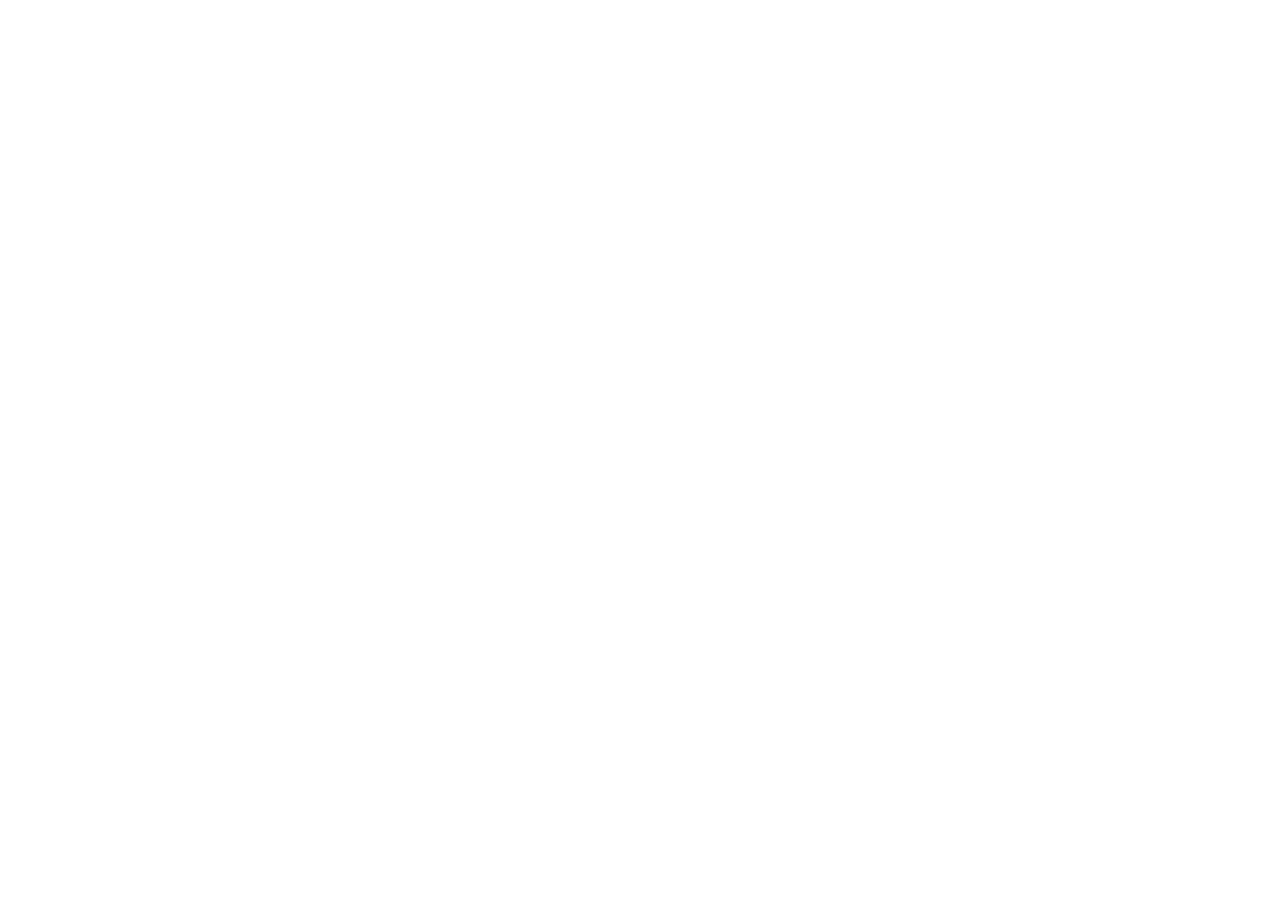
==== index.html @ 4ea4bc3c "init project" ====
<!DOCTYPE html>
<html lang="en">
<head>
    <meta charset="UTF-8">
    <meta http-equiv="X-UA-Compatible" content="IE=edge">
    <meta name="viewport" content="width=device-width, initial-scale=1.0">
    <title>首页</title>
</head>
<body>
    
</body>
</html>
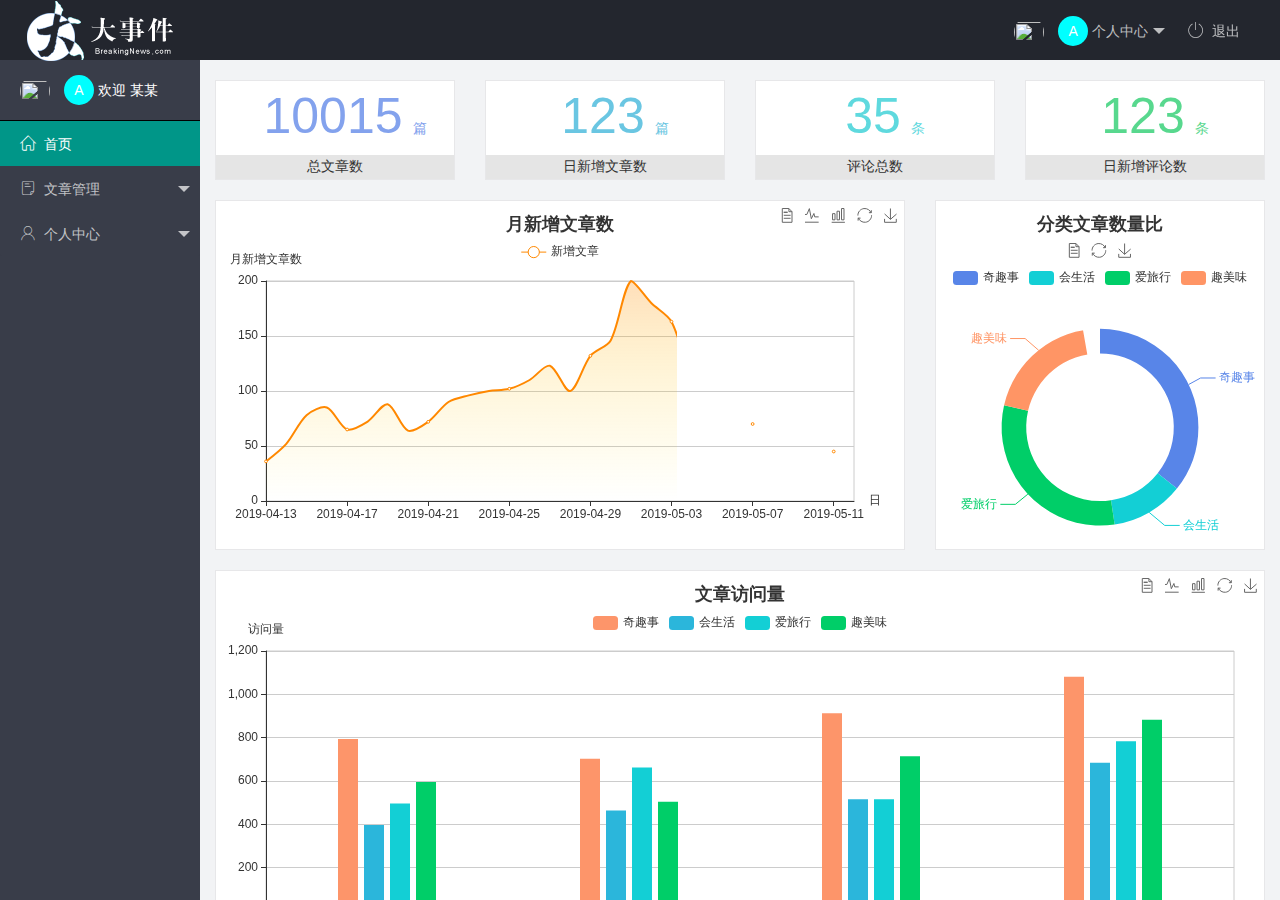
==== commit 45fae9b0: "完成后台首页" ====
--- a/index.html
+++ b/index.html
@@ -1,12 +1,77 @@
 <!DOCTYPE html>
 <html lang="en">
-<head>
-    <meta charset="UTF-8">
-    <meta http-equiv="X-UA-Compatible" content="IE=edge">
-    <meta name="viewport" content="width=device-width, initial-scale=1.0">
-    <title>首页</title>
-</head>
-<body>
-    
-</body>
+  <head>
+    <meta charset="UTF-8" />
+    <meta name="viewport" content="width=device-width, initial-scale=1.0" />
+    <title>后台主页</title>
+    <!-- 导入 layui 的样式表 -->
+    <link rel="stylesheet" href="/assets/lib/layui/css/layui.css" />
+    <link rel="stylesheet" href="./assets/fonts/iconfont.css">
+    <link rel="stylesheet" href="./assets/css/index.css">
+  </head>
+  <body class="layui-layout-body">
+    <div class="layui-layout layui-layout-admin">
+      <div class="layui-header">
+        <div class="layui-logo">
+          <img src="/assets/images/logo.png" alt="" />
+        </div>
+        <!-- 头部区域（可配合layui已有的水平导航） -->
+        <ul class="layui-nav layui-layout-right">
+          <li class="layui-nav-item">
+            <a href="javascript:;">
+              <img src="http://t.cn/RCzsdCq" class="layui-nav-img" />
+              <span class="text-avater" style="color: white;">A</span>
+              个人中心
+            </a>
+            <dl class="layui-nav-child">
+              <dd><a href="">基本资料</a></dd>
+              <dd><a href="">更换头像</a></dd>
+              <dd><a href="">重置密码</a></dd>
+            </dl>
+          </li>
+          <li class="layui-nav-item"><a href=""><span class="iconfont icon-tuichu"></span>退出</a></li>
+        </ul>
+      </div>
+
+      <div class="layui-side layui-bg-black">
+        <div class="layui-side-scroll">
+            <div class="userinfo">
+                <img src="http://t.cn/RCzsdCq" class="layui-nav-img" />
+                <span class="text-avater">A</span>
+                <span>欢迎 某某</span>
+            </div>
+          <!-- 左侧导航区域（可配合layui已有的垂直导航） -->
+          <ul class="layui-nav layui-nav-tree" lay-shrink="all">
+            <li class="layui-nav-item layui-this"><a href="./home/dashboard.html" target="fm"><span class="iconfont icon-home"></span>首页</a></li>
+            <li class="layui-nav-item">
+              <a class="" href="javascript:;"><span class="iconfont icon-16"></span>文章管理</a>
+              <dl class="layui-nav-child">
+                <dd><a href="javascript:;"><i class="layui-icon layui-icon-app"></i>文章类别</a></dd>
+                <dd><a href="javascript:;"><i class="layui-icon layui-icon-app"></i>文章列表</a></dd>
+                <dd><a href="javascript:;"><i class="layui-icon layui-icon-app"></i>发布文章</a></dd>
+              </dl>
+            </li>
+            <li class="layui-nav-item">
+              <a href="javascript:;"><span class="iconfont icon-user"></span>个人中心</a>
+              <dl class="layui-nav-child">
+                <dd><a href="javascript:;"><i class="layui-icon layui-icon-app"></i>基本资料</a></dd>
+                <dd><a href="javascript:;"><i class="layui-icon layui-icon-app"></i>更换头像</a></dd>
+                <dd><a href="javascript:;"><i class="layui-icon layui-icon-app"></i>重置密码</a></dd>
+              </dl>
+            </li>
+          </ul>
+        </div>
+      </div>
+
+      <div class="layui-body" style="height: 100%;">
+        <!-- 内容主体区域 -->
+        <!-- <div style="padding: 15px;">1</div> -->
+        <iframe name="fm" src="./home/dashboard.html" frameborder="0"></iframe>
+      </div>
+
+      
+    </div>
+    <!-- 导入 layui 的JS文件 -->
+    <script src="/assets/lib/layui/layui.all.js"></script>
+  </body>
 </html>--- a/assets/lib/layui/css/layui.css
+++ b/assets/lib/layui/css/layui.css
@@ -0,0 +1,2 @@
+/** layui-v2.5.5 MIT License By https://www.layui.com */
+ .layui-inline,img{display:inline-block;vertical-align:middle}h1,h2,h3,h4,h5,h6{font-weight:400}.layui-edge,.layui-header,.layui-inline,.layui-main{position:relative}.layui-body,.layui-edge,.layui-elip{overflow:hidden}.layui-btn,.layui-edge,.layui-inline,img{vertical-align:middle}.layui-btn,.layui-disabled,.layui-icon,.layui-unselect{-moz-user-select:none;-webkit-user-select:none;-ms-user-select:none}.layui-elip,.layui-form-checkbox span,.layui-form-pane .layui-form-label{text-overflow:ellipsis;white-space:nowrap}.layui-breadcrumb,.layui-tree-btnGroup{visibility:hidden}blockquote,body,button,dd,div,dl,dt,form,h1,h2,h3,h4,h5,h6,input,li,ol,p,pre,td,textarea,th,ul{margin:0;padding:0;-webkit-tap-highlight-color:rgba(0,0,0,0)}a:active,a:hover{outline:0}img{border:none}li{list-style:none}table{border-collapse:collapse;border-spacing:0}h4,h5,h6{font-size:100%}button,input,optgroup,option,select,textarea{font-family:inherit;font-size:inherit;font-style:inherit;font-weight:inherit;outline:0}pre{white-space:pre-wrap;white-space:-moz-pre-wrap;white-space:-pre-wrap;white-space:-o-pre-wrap;word-wrap:break-word}body{line-height:24px;font:14px Helvetica Neue,Helvetica,PingFang SC,Tahoma,Arial,sans-serif}hr{height:1px;margin:10px 0;border:0;clear:both}a{color:#333;text-decoration:none}a:hover{color:#777}a cite{font-style:normal;*cursor:pointer}.layui-border-box,.layui-border-box *{box-sizing:border-box}.layui-box,.layui-box *{box-sizing:content-box}.layui-clear{clear:both;*zoom:1}.layui-clear:after{content:'\20';clear:both;*zoom:1;display:block;height:0}.layui-inline{*display:inline;*zoom:1}.layui-edge{display:inline-block;width:0;height:0;border-width:6px;border-style:dashed;border-color:transparent}.layui-edge-top{top:-4px;border-bottom-color:#999;border-bottom-style:solid}.layui-edge-right{border-left-color:#999;border-left-style:solid}.layui-edge-bottom{top:2px;border-top-color:#999;border-top-style:solid}.layui-edge-left{border-right-color:#999;border-right-style:solid}.layui-disabled,.layui-disabled:hover{color:#d2d2d2!important;cursor:not-allowed!important}.layui-circle{border-radius:100%}.layui-show{display:block!important}.layui-hide{display:none!important}@font-face{font-family:layui-icon;src:url(../font/iconfont.eot?v=250);src:url(../font/iconfont.eot?v=250#iefix) format('embedded-opentype'),url(../font/iconfont.woff2?v=250) format('woff2'),url(../font/iconfont.woff?v=250) format('woff'),url(../font/iconfont.ttf?v=250) format('truetype'),url(../font/iconfont.svg?v=250#layui-icon) format('svg')}.layui-icon{font-family:layui-icon!important;font-size:16px;font-style:normal;-webkit-font-smoothing:antialiased;-moz-osx-font-smoothing:grayscale}.layui-icon-reply-fill:before{content:"\e611"}.layui-icon-set-fill:before{content:"\e614"}.layui-icon-menu-fill:before{content:"\e60f"}.layui-icon-search:before{content:"\e615"}.layui-icon-share:before{content:"\e641"}.layui-icon-set-sm:before{content:"\e620"}.layui-icon-engine:before{content:"\e628"}.layui-icon-close:before{content:"\1006"}.layui-icon-close-fill:before{content:"\1007"}.layui-icon-chart-screen:before{content:"\e629"}.layui-icon-star:before{content:"\e600"}.layui-icon-circle-dot:before{content:"\e617"}.layui-icon-chat:before{content:"\e606"}.layui-icon-release:before{content:"\e609"}.layui-icon-list:before{content:"\e60a"}.layui-icon-chart:before{content:"\e62c"}.layui-icon-ok-circle:before{content:"\1005"}.layui-icon-layim-theme:before{content:"\e61b"}.layui-icon-table:before{content:"\e62d"}.layui-icon-right:before{content:"\e602"}.layui-icon-left:before{content:"\e603"}.layui-icon-cart-simple:before{content:"\e698"}.layui-icon-face-cry:before{content:"\e69c"}.layui-icon-face-smile:before{content:"\e6af"}.layui-icon-survey:before{content:"\e6b2"}.layui-icon-tree:before{content:"\e62e"}.layui-icon-upload-circle:before{content:"\e62f"}.layui-icon-add-circle:before{content:"\e61f"}.layui-icon-download-circle:before{content:"\e601"}.layui-icon-templeate-1:before{content:"\e630"}.layui-icon-util:before{content:"\e631"}.layui-icon-face-surprised:before{content:"\e664"}.layui-icon-edit:before{content:"\e642"}.layui-icon-speaker:before{content:"\e645"}.layui-icon-down:before{content:"\e61a"}.layui-icon-file:before{content:"\e621"}.layui-icon-layouts:before{content:"\e632"}.layui-icon-rate-half:before{content:"\e6c9"}.layui-icon-add-circle-fine:before{content:"\e608"}.layui-icon-prev-circle:before{content:"\e633"}.layui-icon-read:before{content:"\e705"}.layui-icon-404:before{content:"\e61c"}.layui-icon-carousel:before{content:"\e634"}.layui-icon-help:before{content:"\e607"}.layui-icon-code-circle:before{content:"\e635"}.layui-icon-water:before{content:"\e636"}.layui-icon-username:before{content:"\e66f"}.layui-icon-find-fill:before{content:"\e670"}.layui-icon-about:before{content:"\e60b"}.layui-icon-location:before{content:"\e715"}.layui-icon-up:before{content:"\e619"}.layui-icon-pause:before{content:"\e651"}.layui-icon-date:before{content:"\e637"}.layui-icon-layim-uploadfile:before{content:"\e61d"}.layui-icon-delete:before{content:"\e640"}.layui-icon-play:before{content:"\e652"}.layui-icon-top:before{content:"\e604"}.layui-icon-friends:before{content:"\e612"}.layui-icon-refresh-3:before{content:"\e9aa"}.layui-icon-ok:before{content:"\e605"}.layui-icon-layer:before{content:"\e638"}.layui-icon-face-smile-fine:before{content:"\e60c"}.layui-icon-dollar:before{content:"\e659"}.layui-icon-group:before{content:"\e613"}.layui-icon-layim-download:before{content:"\e61e"}.layui-icon-picture-fine:before{content:"\e60d"}.layui-icon-link:before{content:"\e64c"}.layui-icon-diamond:before{content:"\e735"}.layui-icon-log:before{content:"\e60e"}.layui-icon-rate-solid:before{content:"\e67a"}.layui-icon-fonts-del:before{content:"\e64f"}.layui-icon-unlink:before{content:"\e64d"}.layui-icon-fonts-clear:before{content:"\e639"}.layui-icon-triangle-r:before{content:"\e623"}.layui-icon-circle:before{content:"\e63f"}.layui-icon-radio:before{content:"\e643"}.layui-icon-align-center:before{content:"\e647"}.layui-icon-align-right:before{content:"\e648"}.layui-icon-align-left:before{content:"\e649"}.layui-icon-loading-1:before{content:"\e63e"}.layui-icon-return:before{content:"\e65c"}.layui-icon-fonts-strong:before{content:"\e62b"}.layui-icon-upload:before{content:"\e67c"}.layui-icon-dialogue:before{content:"\e63a"}.layui-icon-video:before{content:"\e6ed"}.layui-icon-headset:before{content:"\e6fc"}.layui-icon-cellphone-fine:before{content:"\e63b"}.layui-icon-add-1:before{content:"\e654"}.layui-icon-face-smile-b:before{content:"\e650"}.layui-icon-fonts-html:before{content:"\e64b"}.layui-icon-form:before{content:"\e63c"}.layui-icon-cart:before{content:"\e657"}.layui-icon-camera-fill:before{content:"\e65d"}.layui-icon-tabs:before{content:"\e62a"}.layui-icon-fonts-code:before{content:"\e64e"}.layui-icon-fire:before{content:"\e756"}.layui-icon-set:before{content:"\e716"}.layui-icon-fonts-u:before{content:"\e646"}.layui-icon-triangle-d:before{content:"\e625"}.layui-icon-tips:before{content:"\e702"}.layui-icon-picture:before{content:"\e64a"}.layui-icon-more-vertical:before{content:"\e671"}.layui-icon-flag:before{content:"\e66c"}.layui-icon-loading:before{content:"\e63d"}.layui-icon-fonts-i:before{content:"\e644"}.layui-icon-refresh-1:before{content:"\e666"}.layui-icon-rmb:before{content:"\e65e"}.layui-icon-home:before{content:"\e68e"}.layui-icon-user:before{content:"\e770"}.layui-icon-notice:before{content:"\e667"}.layui-icon-login-weibo:before{content:"\e675"}.layui-icon-voice:before{content:"\e688"}.layui-icon-upload-drag:before{content:"\e681"}.layui-icon-login-qq:before{content:"\e676"}.layui-icon-snowflake:before{content:"\e6b1"}.layui-icon-file-b:before{content:"\e655"}.layui-icon-template:before{content:"\e663"}.layui-icon-auz:before{content:"\e672"}.layui-icon-console:before{content:"\e665"}.layui-icon-app:before{content:"\e653"}.layui-icon-prev:before{content:"\e65a"}.layui-icon-website:before{content:"\e7ae"}.layui-icon-next:before{content:"\e65b"}.layui-icon-component:before{content:"\e857"}.layui-icon-more:before{content:"\e65f"}.layui-icon-login-wechat:before{content:"\e677"}.layui-icon-shrink-right:before{content:"\e668"}.layui-icon-spread-left:before{content:"\e66b"}.layui-icon-camera:before{content:"\e660"}.layui-icon-note:before{content:"\e66e"}.layui-icon-refresh:before{content:"\e669"}.layui-icon-female:before{content:"\e661"}.layui-icon-male:before{content:"\e662"}.layui-icon-password:before{content:"\e673"}.layui-icon-senior:before{content:"\e674"}.layui-icon-theme:before{content:"\e66a"}.layui-icon-tread:before{content:"\e6c5"}.layui-icon-praise:before{content:"\e6c6"}.layui-icon-star-fill:before{content:"\e658"}.layui-icon-rate:before{content:"\e67b"}.layui-icon-template-1:before{content:"\e656"}.layui-icon-vercode:before{content:"\e679"}.layui-icon-cellphone:before{content:"\e678"}.layui-icon-screen-full:before{content:"\e622"}.layui-icon-screen-restore:before{content:"\e758"}.layui-icon-cols:before{content:"\e610"}.layui-icon-export:before{content:"\e67d"}.layui-icon-print:before{content:"\e66d"}.layui-icon-slider:before{content:"\e714"}.layui-icon-addition:before{content:"\e624"}.layui-icon-subtraction:before{content:"\e67e"}.layui-icon-service:before{content:"\e626"}.layui-icon-transfer:before{content:"\e691"}.layui-main{width:1140px;margin:0 auto}.layui-header{z-index:1000;height:60px}.layui-header a:hover{transition:all .5s;-webkit-transition:all .5s}.layui-side{position:fixed;left:0;top:0;bottom:0;z-index:999;width:200px;overflow-x:hidden}.layui-side-scroll{position:relative;width:220px;height:100%;overflow-x:hidden}.layui-body{position:absolute;left:200px;right:0;top:0;bottom:0;z-index:998;width:auto;overflow-y:auto;box-sizing:border-box}.layui-layout-body{overflow:hidden}.layui-layout-admin .layui-header{background-color:#23262E}.layui-layout-admin .layui-side{top:60px;width:200px;overflow-x:hidden}.layui-layout-admin .layui-body{position:fixed;top:60px;bottom:44px}.layui-layout-admin .layui-main{width:auto;margin:0 15px}.layui-layout-admin .layui-footer{position:fixed;left:200px;right:0;bottom:0;height:44px;line-height:44px;padding:0 15px;background-color:#eee}.layui-layout-admin .layui-logo{position:absolute;left:0;top:0;width:200px;height:100%;line-height:60px;text-align:center;color:#009688;font-size:16px}.layui-layout-admin .layui-header .layui-nav{background:0 0}.layui-layout-left{position:absolute!important;left:200px;top:0}.layui-layout-right{position:absolute!important;right:0;top:0}.layui-container{position:relative;margin:0 auto;padding:0 15px;box-sizing:border-box}.layui-fluid{position:relative;margin:0 auto;padding:0 15px}.layui-row:after,.layui-row:before{content:'';display:block;clear:both}.layui-col-lg1,.layui-col-lg10,.layui-col-lg11,.layui-col-lg12,.layui-col-lg2,.layui-col-lg3,.layui-col-lg4,.layui-col-lg5,.layui-col-lg6,.layui-col-lg7,.layui-col-lg8,.layui-col-lg9,.layui-col-md1,.layui-col-md10,.layui-col-md11,.layui-col-md12,.layui-col-md2,.layui-col-md3,.layui-col-md4,.layui-col-md5,.layui-col-md6,.layui-col-md7,.layui-col-md8,.layui-col-md9,.layui-col-sm1,.layui-col-sm10,.layui-col-sm11,.layui-col-sm12,.layui-col-sm2,.layui-col-sm3,.layui-col-sm4,.layui-col-sm5,.layui-col-sm6,.layui-col-sm7,.layui-col-sm8,.layui-col-sm9,.layui-col-xs1,.layui-col-xs10,.layui-col-xs11,.layui-col-xs12,.layui-col-xs2,.layui-col-xs3,.layui-col-xs4,.layui-col-xs5,.layui-col-xs6,.layui-col-xs7,.layui-col-xs8,.layui-col-xs9{position:relative;display:block;box-sizing:border-box}.layui-col-xs1,.layui-col-xs10,.layui-col-xs11,.layui-col-xs12,.layui-col-xs2,.layui-col-xs3,.layui-col-xs4,.layui-col-xs5,.layui-col-xs6,.layui-col-xs7,.layui-col-xs8,.layui-col-xs9{float:left}.layui-col-xs1{width:8.33333333%}.layui-col-xs2{width:16.66666667%}.layui-col-xs3{width:25%}.layui-col-xs4{width:33.33333333%}.layui-col-xs5{width:41.66666667%}.layui-col-xs6{width:50%}.layui-col-xs7{width:58.33333333%}.layui-col-xs8{width:66.66666667%}.layui-col-xs9{width:75%}.layui-col-xs10{width:83.33333333%}.layui-col-xs11{width:91.66666667%}.layui-col-xs12{width:100%}.layui-col-xs-offset1{margin-left:8.33333333%}.layui-col-xs-offset2{margin-left:16.66666667%}.layui-col-xs-offset3{margin-left:25%}.layui-col-xs-offset4{margin-left:33.33333333%}.layui-col-xs-offset5{margin-left:41.66666667%}.layui-col-xs-offset6{margin-left:50%}.layui-col-xs-offset7{margin-left:58.33333333%}.layui-col-xs-offset8{margin-left:66.66666667%}.layui-col-xs-offset9{margin-left:75%}.layui-col-xs-offset10{margin-left:83.33333333%}.layui-col-xs-offset11{margin-left:91.66666667%}.layui-col-xs-offset12{margin-left:100%}@media screen and (max-width:768px){.layui-hide-xs{display:none!important}.layui-show-xs-block{display:block!important}.layui-show-xs-inline{display:inline!important}.layui-show-xs-inline-block{display:inline-block!important}}@media screen and (min-width:768px){.layui-container{width:750px}.layui-hide-sm{display:none!important}.layui-show-sm-block{display:block!important}.layui-show-sm-inline{display:inline!important}.layui-show-sm-inline-block{display:inline-block!important}.layui-col-sm1,.layui-col-sm10,.layui-col-sm11,.layui-col-sm12,.layui-col-sm2,.layui-col-sm3,.layui-col-sm4,.layui-col-sm5,.layui-col-sm6,.layui-col-sm7,.layui-col-sm8,.layui-col-sm9{float:left}.layui-col-sm1{width:8.33333333%}.layui-col-sm2{width:16.66666667%}.layui-col-sm3{width:25%}.layui-col-sm4{width:33.33333333%}.layui-col-sm5{width:41.66666667%}.layui-col-sm6{width:50%}.layui-col-sm7{width:58.33333333%}.layui-col-sm8{width:66.66666667%}.layui-col-sm9{width:75%}.layui-col-sm10{width:83.33333333%}.layui-col-sm11{width:91.66666667%}.layui-col-sm12{width:100%}.layui-col-sm-offset1{margin-left:8.33333333%}.layui-col-sm-offset2{margin-left:16.66666667%}.layui-col-sm-offset3{margin-left:25%}.layui-col-sm-offset4{margin-left:33.33333333%}.layui-col-sm-offset5{margin-left:41.66666667%}.layui-col-sm-offset6{margin-left:50%}.layui-col-sm-offset7{margin-left:58.33333333%}.layui-col-sm-offset8{margin-left:66.66666667%}.layui-col-sm-offset9{margin-left:75%}.layui-col-sm-offset10{margin-left:83.33333333%}.layui-col-sm-offset11{margin-left:91.66666667%}.layui-col-sm-offset12{margin-left:100%}}@media screen and (min-width:992px){.layui-container{width:970px}.layui-hide-md{display:none!important}.layui-show-md-block{display:block!important}.layui-show-md-inline{display:inline!important}.layui-show-md-inline-block{display:inline-block!important}.layui-col-md1,.layui-col-md10,.layui-col-md11,.layui-col-md12,.layui-col-md2,.layui-col-md3,.layui-col-md4,.layui-col-md5,.layui-col-md6,.layui-col-md7,.layui-col-md8,.layui-col-md9{float:left}.layui-col-md1{width:8.33333333%}.layui-col-md2{width:16.66666667%}.layui-col-md3{width:25%}.layui-col-md4{width:33.33333333%}.layui-col-md5{width:41.66666667%}.layui-col-md6{width:50%}.layui-col-md7{width:58.33333333%}.layui-col-md8{width:66.66666667%}.layui-col-md9{width:75%}.layui-col-md10{width:83.33333333%}.layui-col-md11{width:91.66666667%}.layui-col-md12{width:100%}.layui-col-md-offset1{margin-left:8.33333333%}.layui-col-md-offset2{margin-left:16.66666667%}.layui-col-md-offset3{margin-left:25%}.layui-col-md-offset4{margin-left:33.33333333%}.layui-col-md-offset5{margin-left:41.66666667%}.layui-col-md-offset6{margin-left:50%}.layui-col-md-offset7{margin-left:58.33333333%}.layui-col-md-offset8{margin-left:66.66666667%}.layui-col-md-offset9{margin-left:75%}.layui-col-md-offset10{margin-left:83.33333333%}.layui-col-md-offset11{margin-left:91.66666667%}.layui-col-md-offset12{margin-left:100%}}@media screen and (min-width:1200px){.layui-container{width:1170px}.layui-hide-lg{display:none!important}.layui-show-lg-block{display:block!important}.layui-show-lg-inline{display:inline!important}.layui-show-lg-inline-block{display:inline-block!important}.layui-col-lg1,.layui-col-lg10,.layui-col-lg11,.layui-col-lg12,.layui-col-lg2,.layui-col-lg3,.layui-col-lg4,.layui-col-lg5,.layui-col-lg6,.layui-col-lg7,.layui-col-lg8,.layui-col-lg9{float:left}.layui-col-lg1{width:8.33333333%}.layui-col-lg2{width:16.66666667%}.layui-col-lg3{width:25%}.layui-col-lg4{width:33.33333333%}.layui-col-lg5{width:41.66666667%}.layui-col-lg6{width:50%}.layui-col-lg7{width:58.33333333%}.layui-col-lg8{width:66.66666667%}.layui-col-lg9{width:75%}.layui-col-lg10{width:83.33333333%}.layui-col-lg11{width:91.66666667%}.layui-col-lg12{width:100%}.layui-col-lg-offset1{margin-left:8.33333333%}.layui-col-lg-offset2{margin-left:16.66666667%}.layui-col-lg-offset3{margin-left:25%}.layui-col-lg-offset4{margin-left:33.33333333%}.layui-col-lg-offset5{margin-left:41.66666667%}.layui-col-lg-offset6{margin-left:50%}.layui-col-lg-offset7{margin-left:58.33333333%}.layui-col-lg-offset8{margin-left:66.66666667%}.layui-col-lg-offset9{margin-left:75%}.layui-col-lg-offset10{margin-left:83.33333333%}.layui-col-lg-offset11{margin-left:91.66666667%}.layui-col-lg-offset12{margin-left:100%}}.layui-col-space1{margin:-.5px}.layui-col-space1>*{padding:.5px}.layui-col-space3{margin:-1.5px}.layui-col-space3>*{padding:1.5px}.layui-col-space5{margin:-2.5px}.layui-col-space5>*{padding:2.5px}.layui-col-space8{margin:-3.5px}.layui-col-space8>*{padding:3.5px}.layui-col-space10{margin:-5px}.layui-col-space10>*{padding:5px}.layui-col-space12{margin:-6px}.layui-col-space12>*{padding:6px}.layui-col-space15{margin:-7.5px}.layui-col-space15>*{padding:7.5px}.layui-col-space18{margin:-9px}.layui-col-space18>*{padding:9px}.layui-col-space20{margin:-10px}.layui-col-space20>*{padding:10px}.layui-col-space22{margin:-11px}.layui-col-space22>*{padding:11px}.layui-col-space25{margin:-12.5px}.layui-col-space25>*{padding:12.5px}.layui-col-space30{margin:-15px}.layui-col-space30>*{padding:15px}.layui-btn,.layui-input,.layui-select,.layui-textarea,.layui-upload-button{outline:0;-webkit-appearance:none;transition:all .3s;-webkit-transition:all .3s;box-sizing:border-box}.layui-elem-quote{margin-bottom:10px;padding:15px;line-height:22px;border-left:5px solid #009688;border-radius:0 2px 2px 0;background-color:#f2f2f2}.layui-quote-nm{border-style:solid;border-width:1px 1px 1px 5px;background:0 0}.layui-elem-field{margin-bottom:10px;padding:0;border-width:1px;border-style:solid}.layui-elem-field legend{margin-left:20px;padding:0 10px;font-size:20px;font-weight:300}.layui-field-title{margin:10px 0 20px;border-width:1px 0 0}.layui-field-box{padding:10px 15px}.layui-field-title .layui-field-box{padding:10px 0}.layui-progress{position:relative;height:6px;border-radius:20px;background-color:#e2e2e2}.layui-progress-bar{position:absolute;left:0;top:0;width:0;max-width:100%;height:6px;border-radius:20px;text-align:right;background-color:#5FB878;transition:all .3s;-webkit-transition:all .3s}.layui-progress-big,.layui-progress-big .layui-progress-bar{height:18px;line-height:18px}.layui-progress-text{position:relative;top:-20px;line-height:18px;font-size:12px;color:#666}.layui-progress-big .layui-progress-text{position:static;padding:0 10px;color:#fff}.layui-collapse{border-width:1px;border-style:solid;border-radius:2px}.layui-colla-content,.layui-colla-item{border-top-width:1px;border-top-style:solid}.layui-colla-item:first-child{border-top:none}.layui-colla-title{position:relative;height:42px;line-height:42px;padding:0 15px 0 35px;color:#333;background-color:#f2f2f2;cursor:pointer;font-size:14px;overflow:hidden}.layui-colla-content{display:none;padding:10px 15px;line-height:22px;color:#666}.layui-colla-icon{position:absolute;left:15px;top:0;font-size:14px}.layui-card{margin-bottom:15px;border-radius:2px;background-color:#fff;box-shadow:0 1px 2px 0 rgba(0,0,0,.05)}.layui-card:last-child{margin-bottom:0}.layui-card-header{position:relative;height:42px;line-height:42px;padding:0 15px;border-bottom:1px solid #f6f6f6;color:#333;border-radius:2px 2px 0 0;font-size:14px}.layui-bg-black,.layui-bg-blue,.layui-bg-cyan,.layui-bg-green,.layui-bg-orange,.layui-bg-red{color:#fff!important}.layui-card-body{position:relative;padding:10px 15px;line-height:24px}.layui-card-body[pad15]{padding:15px}.layui-card-body[pad20]{padding:20px}.layui-card-body .layui-table{margin:5px 0}.layui-card .layui-tab{margin:0}.layui-panel-window{position:relative;padding:15px;border-radius:0;border-top:5px solid #E6E6E6;background-color:#fff}.layui-auxiliar-moving{position:fixed;left:0;right:0;top:0;bottom:0;width:100%;height:100%;background:0 0;z-index:9999999999}.layui-form-label,.layui-form-mid,.layui-form-select,.layui-input-block,.layui-input-inline,.layui-textarea{position:relative}.layui-bg-red{background-color:#FF5722!important}.layui-bg-orange{background-color:#FFB800!important}.layui-bg-green{background-color:#009688!important}.layui-bg-cyan{background-color:#2F4056!important}.layui-bg-blue{background-color:#1E9FFF!important}.layui-bg-black{background-color:#393D49!important}.layui-bg-gray{background-color:#eee!important;color:#666!important}.layui-badge-rim,.layui-colla-content,.layui-colla-item,.layui-collapse,.layui-elem-field,.layui-form-pane .layui-form-item[pane],.layui-form-pane .layui-form-label,.layui-input,.layui-layedit,.layui-layedit-tool,.layui-quote-nm,.layui-select,.layui-tab-bar,.layui-tab-card,.layui-tab-title,.layui-tab-title .layui-this:after,.layui-textarea{border-color:#e6e6e6}.layui-timeline-item:before,hr{background-color:#e6e6e6}.layui-text{line-height:22px;font-size:14px;color:#666}.layui-text h1,.layui-text h2,.layui-text h3{font-weight:500;color:#333}.layui-text h1{font-size:30px}.layui-text h2{font-size:24px}.layui-text h3{font-size:18px}.layui-text a:not(.layui-btn){color:#01AAED}.layui-text a:not(.layui-btn):hover{text-decoration:underline}.layui-text ul{padding:5px 0 5px 15px}.layui-text ul li{margin-top:5px;list-style-type:disc}.layui-text em,.layui-word-aux{color:#999!important;padding:0 5px!important}.layui-btn{display:inline-block;height:38px;line-height:38px;padding:0 18px;background-color:#009688;color:#fff;white-space:nowrap;text-align:center;font-size:14px;border:none;border-radius:2px;cursor:pointer}.layui-btn:hover{opacity:.8;filter:alpha(opacity=80);color:#fff}.layui-btn:active{opacity:1;filter:alpha(opacity=100)}.layui-btn+.layui-btn{margin-left:10px}.layui-btn-container{font-size:0}.layui-btn-container .layui-btn{margin-right:10px;margin-bottom:10px}.layui-btn-container .layui-btn+.layui-btn{margin-left:0}.layui-table .layui-btn-container .layui-btn{margin-bottom:9px}.layui-btn-radius{border-radius:100px}.layui-btn .layui-icon{margin-right:3px;font-size:18px;vertical-align:bottom;vertical-align:middle\9}.layui-btn-primary{border:1px solid #C9C9C9;background-color:#fff;color:#555}.layui-btn-primary:hover{border-color:#009688;color:#333}.layui-btn-normal{background-color:#1E9FFF}.layui-btn-warm{background-color:#FFB800}.layui-btn-danger{background-color:#FF5722}.layui-btn-checked{background-color:#5FB878}.layui-btn-disabled,.layui-btn-disabled:active,.layui-btn-disabled:hover{border:1px solid #e6e6e6;background-color:#FBFBFB;color:#C9C9C9;cursor:not-allowed;opacity:1}.layui-btn-lg{height:44px;line-height:44px;padding:0 25px;font-size:16px}.layui-btn-sm{height:30px;line-height:30px;padding:0 10px;font-size:12px}.layui-btn-sm i{font-size:16px!important}.layui-btn-xs{height:22px;line-height:22px;padding:0 5px;font-size:12px}.layui-btn-xs i{font-size:14px!important}.layui-btn-group{display:inline-block;vertical-align:middle;font-size:0}.layui-btn-group .layui-btn{margin-left:0!important;margin-right:0!important;border-left:1px solid rgba(255,255,255,.5);border-radius:0}.layui-btn-group .layui-btn-primary{border-left:none}.layui-btn-group .layui-btn-primary:hover{border-color:#C9C9C9;color:#009688}.layui-btn-group .layui-btn:first-child{border-left:none;border-radius:2px 0 0 2px}.layui-btn-group .layui-btn-primary:first-child{border-left:1px solid #c9c9c9}.layui-btn-group .layui-btn:last-child{border-radius:0 2px 2px 0}.layui-btn-group .layui-btn+.layui-btn{margin-left:0}.layui-btn-group+.layui-btn-group{margin-left:10px}.layui-btn-fluid{width:100%}.layui-input,.layui-select,.layui-textarea{height:38px;line-height:1.3;line-height:38px\9;border-width:1px;border-style:solid;background-color:#fff;border-radius:2px}.layui-input::-webkit-input-placeholder,.layui-select::-webkit-input-placeholder,.layui-textarea::-webkit-input-placeholder{line-height:1.3}.layui-input,.layui-textarea{display:block;width:100%;padding-left:10px}.layui-input:hover,.layui-textarea:hover{border-color:#D2D2D2!important}.layui-input:focus,.layui-textarea:focus{border-color:#C9C9C9!important}.layui-textarea{min-height:100px;height:auto;line-height:20px;padding:6px 10px;resize:vertical}.layui-select{padding:0 10px}.layui-form input[type=checkbox],.layui-form input[type=radio],.layui-form select{display:none}.layui-form [lay-ignore]{display:initial}.layui-form-item{margin-bottom:15px;clear:both;*zoom:1}.layui-form-item:after{content:'\20';clear:both;*zoom:1;display:block;height:0}.layui-form-label{float:left;display:block;padding:9px 15px;width:80px;font-weight:400;line-height:20px;text-align:right}.layui-form-label-col{display:block;float:none;padding:9px 0;line-height:20px;text-align:left}.layui-form-item .layui-inline{margin-bottom:5px;margin-right:10px}.layui-input-block{margin-left:110px;min-height:36px}.layui-input-inline{display:inline-block;vertical-align:middle}.layui-form-item .layui-input-inline{float:left;width:190px;margin-right:10px}.layui-form-text .layui-input-inline{width:auto}.layui-form-mid{float:left;display:block;padding:9px 0!important;line-height:20px;margin-right:10px}.layui-form-danger+.layui-form-select .layui-input,.layui-form-danger:focus{border-color:#FF5722!important}.layui-form-select .layui-input{padding-right:30px;cursor:pointer}.layui-form-select .layui-edge{position:absolute;right:10px;top:50%;margin-top:-3px;cursor:pointer;border-width:6px;border-top-color:#c2c2c2;border-top-style:solid;transition:all .3s;-webkit-transition:all .3s}.layui-form-select dl{display:none;position:absolute;left:0;top:42px;padding:5px 0;z-index:899;min-width:100%;border:1px solid #d2d2d2;max-height:300px;overflow-y:auto;background-color:#fff;border-radius:2px;box-shadow:0 2px 4px rgba(0,0,0,.12);box-sizing:border-box}.layui-form-select dl dd,.layui-form-select dl dt{padding:0 10px;line-height:36px;white-space:nowrap;overflow:hidden;text-overflow:ellipsis}.layui-form-select dl dt{font-size:12px;color:#999}.layui-form-select dl dd{cursor:pointer}.layui-form-select dl dd:hover{background-color:#f2f2f2;-webkit-transition:.5s all;transition:.5s all}.layui-form-select .layui-select-group dd{padding-left:20px}.layui-form-select dl dd.layui-select-tips{padding-left:10px!important;color:#999}.layui-form-select dl dd.layui-this{background-color:#5FB878;color:#fff}.layui-form-checkbox,.layui-form-select dl dd.layui-disabled{background-color:#fff}.layui-form-selected dl{display:block}.layui-form-checkbox,.layui-form-checkbox *,.layui-form-switch{display:inline-block;vertical-align:middle}.layui-form-selected .layui-edge{margin-top:-9px;-webkit-transform:rotate(180deg);transform:rotate(180deg);margin-top:-3px\9}:root .layui-form-selected .layui-edge{margin-top:-9px\0/IE9}.layui-form-selectup dl{top:auto;bottom:42px}.layui-select-none{margin:5px 0;text-align:center;color:#999}.layui-select-disabled .layui-disabled{border-color:#eee!important}.layui-select-disabled .layui-edge{border-top-color:#d2d2d2}.layui-form-checkbox{position:relative;height:30px;line-height:30px;margin-right:10px;padding-right:30px;cursor:pointer;font-size:0;-webkit-transition:.1s linear;transition:.1s linear;box-sizing:border-box}.layui-form-checkbox span{padding:0 10px;height:100%;font-size:14px;border-radius:2px 0 0 2px;background-color:#d2d2d2;color:#fff;overflow:hidden}.layui-form-checkbox:hover span{background-color:#c2c2c2}.layui-form-checkbox i{position:absolute;right:0;top:0;width:30px;height:28px;border:1px solid #d2d2d2;border-left:none;border-radius:0 2px 2px 0;color:#fff;font-size:20px;text-align:center}.layui-form-checkbox:hover i{border-color:#c2c2c2;color:#c2c2c2}.layui-form-checked,.layui-form-checked:hover{border-color:#5FB878}.layui-form-checked span,.layui-form-checked:hover span{background-color:#5FB878}.layui-form-checked i,.layui-form-checked:hover i{color:#5FB878}.layui-form-item .layui-form-checkbox{margin-top:4px}.layui-form-checkbox[lay-skin=primary]{height:auto!important;line-height:normal!important;min-width:18px;min-height:18px;border:none!important;margin-right:0;padding-left:28px;padding-right:0;background:0 0}.layui-form-checkbox[lay-skin=primary] span{padding-left:0;padding-right:15px;line-height:18px;background:0 0;color:#666}.layui-form-checkbox[lay-skin=primary] i{right:auto;left:0;width:16px;height:16px;line-height:16px;border:1px solid #d2d2d2;font-size:12px;border-radius:2px;background-color:#fff;-webkit-transition:.1s linear;transition:.1s linear}.layui-form-checkbox[lay-skin=primary]:hover i{border-color:#5FB878;color:#fff}.layui-form-checked[lay-skin=primary] i{border-color:#5FB878!important;background-color:#5FB878;color:#fff}.layui-checkbox-disbaled[lay-skin=primary] span{background:0 0!important;color:#c2c2c2}.layui-checkbox-disbaled[lay-skin=primary]:hover i{border-color:#d2d2d2}.layui-form-item .layui-form-checkbox[lay-skin=primary]{margin-top:10px}.layui-form-switch{position:relative;height:22px;line-height:22px;min-width:35px;padding:0 5px;margin-top:8px;border:1px solid #d2d2d2;border-radius:20px;cursor:pointer;background-color:#fff;-webkit-transition:.1s linear;transition:.1s linear}.layui-form-switch i{position:absolute;left:5px;top:3px;width:16px;height:16px;border-radius:20px;background-color:#d2d2d2;-webkit-transition:.1s linear;transition:.1s linear}.layui-form-switch em{position:relative;top:0;width:25px;margin-left:21px;padding:0!important;text-align:center!important;color:#999!important;font-style:normal!important;font-size:12px}.layui-form-onswitch{border-color:#5FB878;background-color:#5FB878}.layui-checkbox-disbaled,.layui-checkbox-disbaled i{border-color:#e2e2e2!important}.layui-form-onswitch i{left:100%;margin-left:-21px;background-color:#fff}.layui-form-onswitch em{margin-left:5px;margin-right:21px;color:#fff!important}.layui-checkbox-disbaled span{background-color:#e2e2e2!important}.layui-checkbox-disbaled:hover i{color:#fff!important}[lay-radio]{display:none}.layui-form-radio,.layui-form-radio *{display:inline-block;vertical-align:middle}.layui-form-radio{line-height:28px;margin:6px 10px 0 0;padding-right:10px;cursor:pointer;font-size:0}.layui-form-radio *{font-size:14px}.layui-form-radio>i{margin-right:8px;font-size:22px;color:#c2c2c2}.layui-form-radio>i:hover,.layui-form-radioed>i{color:#5FB878}.layui-radio-disbaled>i{color:#e2e2e2!important}.layui-form-pane .layui-form-label{width:110px;padding:8px 15px;height:38px;line-height:20px;border-width:1px;border-style:solid;border-radius:2px 0 0 2px;text-align:center;background-color:#FBFBFB;overflow:hidden;box-sizing:border-box}.layui-form-pane .layui-input-inline{margin-left:-1px}.layui-form-pane .layui-input-block{margin-left:110px;left:-1px}.layui-form-pane .layui-input{border-radius:0 2px 2px 0}.layui-form-pane .layui-form-text .layui-form-label{float:none;width:100%;border-radius:2px;box-sizing:border-box;text-align:left}.layui-form-pane .layui-form-text .layui-input-inline{display:block;margin:0;top:-1px;clear:both}.layui-form-pane .layui-form-text .layui-input-block{margin:0;left:0;top:-1px}.layui-form-pane .layui-form-text .layui-textarea{min-height:100px;border-radius:0 0 2px 2px}.layui-form-pane .layui-form-checkbox{margin:4px 0 4px 10px}.layui-form-pane .layui-form-radio,.layui-form-pane .layui-form-switch{margin-top:6px;margin-left:10px}.layui-form-pane .layui-form-item[pane]{position:relative;border-width:1px;border-style:solid}.layui-form-pane .layui-form-item[pane] .layui-form-label{position:absolute;left:0;top:0;height:100%;border-width:0 1px 0 0}.layui-form-pane .layui-form-item[pane] .layui-input-inline{margin-left:110px}@media screen and (max-width:450px){.layui-form-item .layui-form-label{text-overflow:ellipsis;overflow:hidden;white-space:nowrap}.layui-form-item .layui-inline{display:block;margin-right:0;margin-bottom:20px;clear:both}.layui-form-item .layui-inline:after{content:'\20';clear:both;display:block;height:0}.layui-form-item .layui-input-inline{display:block;float:none;left:-3px;width:auto;margin:0 0 10px 112px}.layui-form-item .layui-input-inline+.layui-form-mid{margin-left:110px;top:-5px;padding:0}.layui-form-item .layui-form-checkbox{margin-right:5px;margin-bottom:5px}}.layui-layedit{border-width:1px;border-style:solid;border-radius:2px}.layui-layedit-tool{padding:3px 5px;border-bottom-width:1px;border-bottom-style:solid;font-size:0}.layedit-tool-fixed{position:fixed;top:0;border-top:1px solid #e2e2e2}.layui-layedit-tool .layedit-tool-mid,.layui-layedit-tool .layui-icon{display:inline-block;vertical-align:middle;text-align:center;font-size:14px}.layui-layedit-tool .layui-icon{position:relative;width:32px;height:30px;line-height:30px;margin:3px 5px;color:#777;cursor:pointer;border-radius:2px}.layui-layedit-tool .layui-icon:hover{color:#393D49}.layui-layedit-tool .layui-icon:active{color:#000}.layui-layedit-tool .layedit-tool-active{background-color:#e2e2e2;color:#000}.layui-layedit-tool .layui-disabled,.layui-layedit-tool .layui-disabled:hover{color:#d2d2d2;cursor:not-allowed}.layui-layedit-tool .layedit-tool-mid{width:1px;height:18px;margin:0 10px;background-color:#d2d2d2}.layedit-tool-html{width:50px!important;font-size:30px!important}.layedit-tool-b,.layedit-tool-code,.layedit-tool-help{font-size:16px!important}.layedit-tool-d,.layedit-tool-face,.layedit-tool-image,.layedit-tool-unlink{font-size:18px!important}.layedit-tool-image input{position:absolute;font-size:0;left:0;top:0;width:100%;height:100%;opacity:.01;filter:Alpha(opacity=1);cursor:pointer}.layui-layedit-iframe iframe{display:block;width:100%}#LAY_layedit_code{overflow:hidden}.layui-laypage{display:inline-block;*display:inline;*zoom:1;vertical-align:middle;margin:10px 0;font-size:0}.layui-laypage>a:first-child,.layui-laypage>a:first-child em{border-radius:2px 0 0 2px}.layui-laypage>a:last-child,.layui-laypage>a:last-child em{border-radius:0 2px 2px 0}.layui-laypage>:first-child{margin-left:0!important}.layui-laypage>:last-child{margin-right:0!important}.layui-laypage a,.layui-laypage button,.layui-laypage input,.layui-laypage select,.layui-laypage span{border:1px solid #e2e2e2}.layui-laypage a,.layui-laypage span{display:inline-block;*display:inline;*zoom:1;vertical-align:middle;padding:0 15px;height:28px;line-height:28px;margin:0 -1px 5px 0;background-color:#fff;color:#333;font-size:12px}.layui-flow-more a *,.layui-laypage input,.layui-table-view select[lay-ignore]{display:inline-block}.layui-laypage a:hover{color:#009688}.layui-laypage em{font-style:normal}.layui-laypage .layui-laypage-spr{color:#999;font-weight:700}.layui-laypage a{text-decoration:none}.layui-laypage .layui-laypage-curr{position:relative}.layui-laypage .layui-laypage-curr em{position:relative;color:#fff}.layui-laypage .layui-laypage-curr .layui-laypage-em{position:absolute;left:-1px;top:-1px;padding:1px;width:100%;height:100%;background-color:#009688}.layui-laypage-em{border-radius:2px}.layui-laypage-next em,.layui-laypage-prev em{font-family:Sim sun;font-size:16px}.layui-laypage .layui-laypage-count,.layui-laypage .layui-laypage-limits,.layui-laypage .layui-laypage-refresh,.layui-laypage .layui-laypage-skip{margin-left:10px;margin-right:10px;padding:0;border:none}.layui-laypage .layui-laypage-limits,.layui-laypage .layui-laypage-refresh{vertical-align:top}.layui-laypage .layui-laypage-refresh i{font-size:18px;cursor:pointer}.layui-laypage select{height:22px;padding:3px;border-radius:2px;cursor:pointer}.layui-laypage .layui-laypage-skip{height:30px;line-height:30px;color:#999}.layui-laypage button,.layui-laypage input{height:30px;line-height:30px;border-radius:2px;vertical-align:top;background-color:#fff;box-sizing:border-box}.layui-laypage input{width:40px;margin:0 10px;padding:0 3px;text-align:center}.layui-laypage input:focus,.layui-laypage select:focus{border-color:#009688!important}.layui-laypage button{margin-left:10px;padding:0 10px;cursor:pointer}.layui-table,.layui-table-view{margin:10px 0}.layui-flow-more{margin:10px 0;text-align:center;color:#999;font-size:14px}.layui-flow-more a{height:32px;line-height:32px}.layui-flow-more a *{vertical-align:top}.layui-flow-more a cite{padding:0 20px;border-radius:3px;background-color:#eee;color:#333;font-style:normal}.layui-flow-more a cite:hover{opacity:.8}.layui-flow-more a i{font-size:30px;color:#737383}.layui-table{width:100%;background-color:#fff;color:#666}.layui-table tr{transition:all .3s;-webkit-transition:all .3s}.layui-table th{text-align:left;font-weight:400}.layui-table tbody tr:hover,.layui-table thead tr,.layui-table-click,.layui-table-header,.layui-table-hover,.layui-table-mend,.layui-table-patch,.layui-table-tool,.layui-table-total,.layui-table-total tr,.layui-table[lay-even] tr:nth-child(even){background-color:#f2f2f2}.layui-table td,.layui-table th,.layui-table-col-set,.layui-table-fixed-r,.layui-table-grid-down,.layui-table-header,.layui-table-page,.layui-table-tips-main,.layui-table-tool,.layui-table-total,.layui-table-view,.layui-table[lay-skin=line],.layui-table[lay-skin=row]{border-width:1px;border-style:solid;border-color:#e6e6e6}.layui-table td,.layui-table th{position:relative;padding:9px 15px;min-height:20px;line-height:20px;font-size:14px}.layui-table[lay-skin=line] td,.layui-table[lay-skin=line] th{border-width:0 0 1px}.layui-table[lay-skin=row] td,.layui-table[lay-skin=row] th{border-width:0 1px 0 0}.layui-table[lay-skin=nob] td,.layui-table[lay-skin=nob] th{border:none}.layui-table img{max-width:100px}.layui-table[lay-size=lg] td,.layui-table[lay-size=lg] th{padding:15px 30px}.layui-table-view .layui-table[lay-size=lg] .layui-table-cell{height:40px;line-height:40px}.layui-table[lay-size=sm] td,.layui-table[lay-size=sm] th{font-size:12px;padding:5px 10px}.layui-table-view .layui-table[lay-size=sm] .layui-table-cell{height:20px;line-height:20px}.layui-table[lay-data]{display:none}.layui-table-box{position:relative;overflow:hidden}.layui-table-view .layui-table{position:relative;width:auto;margin:0}.layui-table-view .layui-table[lay-skin=line]{border-width:0 1px 0 0}.layui-table-view .layui-table[lay-skin=row]{border-width:0 0 1px}.layui-table-view .layui-table td,.layui-table-view .layui-table th{padding:5px 0;border-top:none;border-left:none}.layui-table-view .layui-table th.layui-unselect .layui-table-cell span{cursor:pointer}.layui-table-view .layui-table td{cursor:default}.layui-table-view .layui-table td[data-edit=text]{cursor:text}.layui-table-view .layui-form-checkbox[lay-skin=primary] i{width:18px;height:18px}.layui-table-view .layui-form-radio{line-height:0;padding:0}.layui-table-view .layui-form-radio>i{margin:0;font-size:20px}.layui-table-init{position:absolute;left:0;top:0;width:100%;height:100%;text-align:center;z-index:110}.layui-table-init .layui-icon{position:absolute;left:50%;top:50%;margin:-15px 0 0 -15px;font-size:30px;color:#c2c2c2}.layui-table-header{border-width:0 0 1px;overflow:hidden}.layui-table-header .layui-table{margin-bottom:-1px}.layui-table-tool .layui-inline[lay-event]{position:relative;width:26px;height:26px;padding:5px;line-height:16px;margin-right:10px;text-align:center;color:#333;border:1px solid #ccc;cursor:pointer;-webkit-transition:.5s all;transition:.5s all}.layui-table-tool .layui-inline[lay-event]:hover{border:1px solid #999}.layui-table-tool-temp{padding-right:120px}.layui-table-tool-self{position:absolute;right:17px;top:10px}.layui-table-tool .layui-table-tool-self .layui-inline[lay-event]{margin:0 0 0 10px}.layui-table-tool-panel{position:absolute;top:29px;left:-1px;padding:5px 0;min-width:150px;min-height:40px;border:1px solid #d2d2d2;text-align:left;overflow-y:auto;background-color:#fff;box-shadow:0 2px 4px rgba(0,0,0,.12)}.layui-table-cell,.layui-table-tool-panel li{overflow:hidden;text-overflow:ellipsis;white-space:nowrap}.layui-table-tool-panel li{padding:0 10px;line-height:30px;-webkit-transition:.5s all;transition:.5s all}.layui-table-tool-panel li .layui-form-checkbox[lay-skin=primary]{width:100%;padding-left:28px}.layui-table-tool-panel li:hover{background-color:#f2f2f2}.layui-table-tool-panel li .layui-form-checkbox[lay-skin=primary] i{position:absolute;left:0;top:0}.layui-table-tool-panel li .layui-form-checkbox[lay-skin=primary] span{padding:0}.layui-table-tool .layui-table-tool-self .layui-table-tool-panel{left:auto;right:-1px}.layui-table-col-set{position:absolute;right:0;top:0;width:20px;height:100%;border-width:0 0 0 1px;background-color:#fff}.layui-table-sort{width:10px;height:20px;margin-left:5px;cursor:pointer!important}.layui-table-sort .layui-edge{position:absolute;left:5px;border-width:5px}.layui-table-sort .layui-table-sort-asc{top:3px;border-top:none;border-bottom-style:solid;border-bottom-color:#b2b2b2}.layui-table-sort .layui-table-sort-asc:hover{border-bottom-color:#666}.layui-table-sort .layui-table-sort-desc{bottom:5px;border-bottom:none;border-top-style:solid;border-top-color:#b2b2b2}.layui-table-sort .layui-table-sort-desc:hover{border-top-color:#666}.layui-table-sort[lay-sort=asc] .layui-table-sort-asc{border-bottom-color:#000}.layui-table-sort[lay-sort=desc] .layui-table-sort-desc{border-top-color:#000}.layui-table-cell{height:28px;line-height:28px;padding:0 15px;position:relative;box-sizing:border-box}.layui-table-cell .layui-form-checkbox[lay-skin=primary]{top:-1px;padding:0}.layui-table-cell .layui-table-link{color:#01AAED}.laytable-cell-checkbox,.laytable-cell-numbers,.laytable-cell-radio,.laytable-cell-space{padding:0;text-align:center}.layui-table-body{position:relative;overflow:auto;margin-right:-1px;margin-bottom:-1px}.layui-table-body .layui-none{line-height:26px;padding:15px;text-align:center;color:#999}.layui-table-fixed{position:absolute;left:0;top:0;z-index:101}.layui-table-fixed .layui-table-body{overflow:hidden}.layui-table-fixed-l{box-shadow:0 -1px 8px rgba(0,0,0,.08)}.layui-table-fixed-r{left:auto;right:-1px;border-width:0 0 0 1px;box-shadow:-1px 0 8px rgba(0,0,0,.08)}.layui-table-fixed-r .layui-table-header{position:relative;overflow:visible}.layui-table-mend{position:absolute;right:-49px;top:0;height:100%;width:50px}.layui-table-tool{position:relative;z-index:890;width:100%;min-height:50px;line-height:30px;padding:10px 15px;border-width:0 0 1px}.layui-table-tool .layui-btn-container{margin-bottom:-10px}.layui-table-page,.layui-table-total{border-width:1px 0 0;margin-bottom:-1px;overflow:hidden}.layui-table-page{position:relative;width:100%;padding:7px 7px 0;height:41px;font-size:12px;white-space:nowrap}.layui-table-page>div{height:26px}.layui-table-page .layui-laypage{margin:0}.layui-table-page .layui-laypage a,.layui-table-page .layui-laypage span{height:26px;line-height:26px;margin-bottom:10px;border:none;background:0 0}.layui-table-page .layui-laypage a,.layui-table-page .layui-laypage span.layui-laypage-curr{padding:0 12px}.layui-table-page .layui-laypage span{margin-left:0;padding:0}.layui-table-page .layui-laypage .layui-laypage-prev{margin-left:-7px!important}.layui-table-page .layui-laypage .layui-laypage-curr .layui-laypage-em{left:0;top:0;padding:0}.layui-table-page .layui-laypage button,.layui-table-page .layui-laypage input{height:26px;line-height:26px}.layui-table-page .layui-laypage input{width:40px}.layui-table-page .layui-laypage button{padding:0 10px}.layui-table-page select{height:18px}.layui-table-patch .layui-table-cell{padding:0;width:30px}.layui-table-edit{position:absolute;left:0;top:0;width:100%;height:100%;padding:0 14px 1px;border-radius:0;box-shadow:1px 1px 20px rgba(0,0,0,.15)}.layui-table-edit:focus{border-color:#5FB878!important}select.layui-table-edit{padding:0 0 0 10px;border-color:#C9C9C9}.layui-table-view .layui-form-checkbox,.layui-table-view .layui-form-radio,.layui-table-view .layui-form-switch{top:0;margin:0;box-sizing:content-box}.layui-table-view .layui-form-checkbox{top:-1px;height:26px;line-height:26px}.layui-table-view .layui-form-checkbox i{height:26px}.layui-table-grid .layui-table-cell{overflow:visible}.layui-table-grid-down{position:absolute;top:0;right:0;width:26px;height:100%;padding:5px 0;border-width:0 0 0 1px;text-align:center;background-color:#fff;color:#999;cursor:pointer}.layui-table-grid-down .layui-icon{position:absolute;top:50%;left:50%;margin:-8px 0 0 -8px}.layui-table-grid-down:hover{background-color:#fbfbfb}body .layui-table-tips .layui-layer-content{background:0 0;padding:0;box-shadow:0 1px 6px rgba(0,0,0,.12)}.layui-table-tips-main{margin:-44px 0 0 -1px;max-height:150px;padding:8px 15px;font-size:14px;overflow-y:scroll;background-color:#fff;color:#666}.layui-table-tips-c{position:absolute;right:-3px;top:-13px;width:20px;height:20px;padding:3px;cursor:pointer;background-color:#666;border-radius:50%;color:#fff}.layui-table-tips-c:hover{background-color:#777}.layui-table-tips-c:before{position:relative;right:-2px}.layui-upload-file{display:none!important;opacity:.01;filter:Alpha(opacity=1)}.layui-upload-drag,.layui-upload-form,.layui-upload-wrap{display:inline-block}.layui-upload-list{margin:10px 0}.layui-upload-choose{padding:0 10px;color:#999}.layui-upload-drag{position:relative;padding:30px;border:1px dashed #e2e2e2;background-color:#fff;text-align:center;cursor:pointer;color:#999}.layui-upload-drag .layui-icon{font-size:50px;color:#009688}.layui-upload-drag[lay-over]{border-color:#009688}.layui-upload-iframe{position:absolute;width:0;height:0;border:0;visibility:hidden}.layui-upload-wrap{position:relative;vertical-align:middle}.layui-upload-wrap .layui-upload-file{display:block!important;position:absolute;left:0;top:0;z-index:10;font-size:100px;width:100%;height:100%;opacity:.01;filter:Alpha(opacity=1);cursor:pointer}.layui-transfer-active,.layui-transfer-box{display:inline-block;vertical-align:middle}.layui-transfer-box,.layui-transfer-header,.layui-transfer-search{border-width:0;border-style:solid;border-color:#e6e6e6}.layui-transfer-box{position:relative;border-width:1px;width:200px;height:360px;border-radius:2px;background-color:#fff}.layui-transfer-box .layui-form-checkbox{width:100%;margin:0!important}.layui-transfer-header{height:38px;line-height:38px;padding:0 10px;border-bottom-width:1px}.layui-transfer-search{position:relative;padding:10px;border-bottom-width:1px}.layui-transfer-search .layui-input{height:32px;padding-left:30px;font-size:12px}.layui-transfer-search .layui-icon-search{position:absolute;left:20px;top:50%;margin-top:-8px;color:#666}.layui-transfer-active{margin:0 15px}.layui-transfer-active .layui-btn{display:block;margin:0;padding:0 15px;background-color:#5FB878;border-color:#5FB878;color:#fff}.layui-transfer-active .layui-btn-disabled{background-color:#FBFBFB;border-color:#e6e6e6;color:#C9C9C9}.layui-transfer-active .layui-btn:first-child{margin-bottom:15px}.layui-transfer-active .layui-btn .layui-icon{margin:0;font-size:14px!important}.layui-transfer-data{padding:5px 0;overflow:auto}.layui-transfer-data li{height:32px;line-height:32px;padding:0 10px}.layui-transfer-data li:hover{background-color:#f2f2f2;transition:.5s all}.layui-transfer-data .layui-none{padding:15px 10px;text-align:center;color:#999}.layui-nav{position:relative;padding:0 20px;background-color:#393D49;color:#fff;border-radius:2px;font-size:0;box-sizing:border-box}.layui-nav *{font-size:14px}.layui-nav .layui-nav-item{position:relative;display:inline-block;*display:inline;*zoom:1;vertical-align:middle;line-height:60px}.layui-nav .layui-nav-item a{display:block;padding:0 20px;color:#fff;color:rgba(255,255,255,.7);transition:all .3s;-webkit-transition:all .3s}.layui-nav .layui-this:after,.layui-nav-bar,.layui-nav-tree .layui-nav-itemed:after{position:absolute;left:0;top:0;width:0;height:5px;background-color:#5FB878;transition:all .2s;-webkit-transition:all .2s}.layui-nav-bar{z-index:1000}.layui-nav .layui-nav-item a:hover,.layui-nav .layui-this a{color:#fff}.layui-nav .layui-this:after{content:'';top:auto;bottom:0;width:100%}.layui-nav-img{width:30px;height:30px;margin-right:10px;border-radius:50%}.layui-nav .layui-nav-more{content:'';width:0;height:0;border-style:solid dashed dashed;border-color:#fff transparent transparent;overflow:hidden;cursor:pointer;transition:all .2s;-webkit-transition:all .2s;position:absolute;top:50%;right:3px;margin-top:-3px;border-width:6px;border-top-color:rgba(255,255,255,.7)}.layui-nav .layui-nav-mored,.layui-nav-itemed>a .layui-nav-more{margin-top:-9px;border-style:dashed dashed solid;border-color:transparent transparent #fff}.layui-nav-child{display:none;position:absolute;left:0;top:65px;min-width:100%;line-height:36px;padding:5px 0;box-shadow:0 2px 4px rgba(0,0,0,.12);border:1px solid #d2d2d2;background-color:#fff;z-index:100;border-radius:2px;white-space:nowrap}.layui-nav .layui-nav-child a{color:#333}.layui-nav .layui-nav-child a:hover{background-color:#f2f2f2;color:#000}.layui-nav-child dd{position:relative}.layui-nav .layui-nav-child dd.layui-this a,.layui-nav-child dd.layui-this{background-color:#5FB878;color:#fff}.layui-nav-child dd.layui-this:after{display:none}.layui-nav-tree{width:200px;padding:0}.layui-nav-tree .layui-nav-item{display:block;width:100%;line-height:45px}.layui-nav-tree .layui-nav-item a{position:relative;height:45px;line-height:45px;text-overflow:ellipsis;overflow:hidden;white-space:nowrap}.layui-nav-tree .layui-nav-item a:hover{background-color:#4E5465}.layui-nav-tree .layui-nav-bar{width:5px;height:0;background-color:#009688}.layui-nav-tree .layui-nav-child dd.layui-this,.layui-nav-tree .layui-nav-child dd.layui-this a,.layui-nav-tree .layui-this,.layui-nav-tree .layui-this>a,.layui-nav-tree .layui-this>a:hover{background-color:#009688;color:#fff}.layui-nav-tree .layui-this:after{display:none}.layui-nav-itemed>a,.layui-nav-tree .layui-nav-title a,.layui-nav-tree .layui-nav-title a:hover{color:#fff!important}.layui-nav-tree .layui-nav-child{position:relative;z-index:0;top:0;border:none;box-shadow:none}.layui-nav-tree .layui-nav-child a{height:40px;line-height:40px;color:#fff;color:rgba(255,255,255,.7)}.layui-nav-tree .layui-nav-child,.layui-nav-tree .layui-nav-child a:hover{background:0 0;color:#fff}.layui-nav-tree .layui-nav-more{right:10px}.layui-nav-itemed>.layui-nav-child{display:block;padding:0;background-color:rgba(0,0,0,.3)!important}.layui-nav-itemed>.layui-nav-child>.layui-this>.layui-nav-child{display:block}.layui-nav-side{position:fixed;top:0;bottom:0;left:0;overflow-x:hidden;z-index:999}.layui-bg-blue .layui-nav-bar,.layui-bg-blue .layui-nav-itemed:after,.layui-bg-blue .layui-this:after{background-color:#93D1FF}.layui-bg-blue .layui-nav-child dd.layui-this{background-color:#1E9FFF}.layui-bg-blue .layui-nav-itemed>a,.layui-nav-tree.layui-bg-blue .layui-nav-title a,.layui-nav-tree.layui-bg-blue .layui-nav-title a:hover{background-color:#007DDB!important}.layui-breadcrumb{font-size:0}.layui-breadcrumb>*{font-size:14px}.layui-breadcrumb a{color:#999!important}.layui-breadcrumb a:hover{color:#5FB878!important}.layui-breadcrumb a cite{color:#666;font-style:normal}.layui-breadcrumb span[lay-separator]{margin:0 10px;color:#999}.layui-tab{margin:10px 0;text-align:left!important}.layui-tab[overflow]>.layui-tab-title{overflow:hidden}.layui-tab-title{position:relative;left:0;height:40px;white-space:nowrap;font-size:0;border-bottom-width:1px;border-bottom-style:solid;transition:all .2s;-webkit-transition:all .2s}.layui-tab-title li{display:inline-block;*display:inline;*zoom:1;vertical-align:middle;font-size:14px;transition:all .2s;-webkit-transition:all .2s;position:relative;line-height:40px;min-width:65px;padding:0 15px;text-align:center;cursor:pointer}.layui-tab-title li a{display:block}.layui-tab-title .layui-this{color:#000}.layui-tab-title .layui-this:after{position:absolute;left:0;top:0;content:'';width:100%;height:41px;border-width:1px;border-style:solid;border-bottom-color:#fff;border-radius:2px 2px 0 0;box-sizing:border-box;pointer-events:none}.layui-tab-bar{position:absolute;right:0;top:0;z-index:10;width:30px;height:39px;line-height:39px;border-width:1px;border-style:solid;border-radius:2px;text-align:center;background-color:#fff;cursor:pointer}.layui-tab-bar .layui-icon{position:relative;display:inline-block;top:3px;transition:all .3s;-webkit-transition:all .3s}.layui-tab-item{display:none}.layui-tab-more{padding-right:30px;height:auto!important;white-space:normal!important}.layui-tab-more li.layui-this:after{border-bottom-color:#e2e2e2;border-radius:2px}.layui-tab-more .layui-tab-bar .layui-icon{top:-2px;top:3px\9;-webkit-transform:rotate(180deg);transform:rotate(180deg)}:root .layui-tab-more .layui-tab-bar .layui-icon{top:-2px\0/IE9}.layui-tab-content{padding:10px}.layui-tab-title li .layui-tab-close{position:relative;display:inline-block;width:18px;height:18px;line-height:20px;margin-left:8px;top:1px;text-align:center;font-size:14px;color:#c2c2c2;transition:all .2s;-webkit-transition:all .2s}.layui-tab-title li .layui-tab-close:hover{border-radius:2px;background-color:#FF5722;color:#fff}.layui-tab-brief>.layui-tab-title .layui-this{color:#009688}.layui-tab-brief>.layui-tab-more li.layui-this:after,.layui-tab-brief>.layui-tab-title .layui-this:after{border:none;border-radius:0;border-bottom:2px solid #5FB878}.layui-tab-brief[overflow]>.layui-tab-title .layui-this:after{top:-1px}.layui-tab-card{border-width:1px;border-style:solid;border-radius:2px;box-shadow:0 2px 5px 0 rgba(0,0,0,.1)}.layui-tab-card>.layui-tab-title{background-color:#f2f2f2}.layui-tab-card>.layui-tab-title li{margin-right:-1px;margin-left:-1px}.layui-tab-card>.layui-tab-title .layui-this{background-color:#fff}.layui-tab-card>.layui-tab-title .layui-this:after{border-top:none;border-width:1px;border-bottom-color:#fff}.layui-tab-card>.layui-tab-title .layui-tab-bar{height:40px;line-height:40px;border-radius:0;border-top:none;border-right:none}.layui-tab-card>.layui-tab-more .layui-this{background:0 0;color:#5FB878}.layui-tab-card>.layui-tab-more .layui-this:after{border:none}.layui-timeline{padding-left:5px}.layui-timeline-item{position:relative;padding-bottom:20px}.layui-timeline-axis{position:absolute;left:-5px;top:0;z-index:10;width:20px;height:20px;line-height:20px;background-color:#fff;color:#5FB878;border-radius:50%;text-align:center;cursor:pointer}.layui-timeline-axis:hover{color:#FF5722}.layui-timeline-item:before{content:'';position:absolute;left:5px;top:0;z-index:0;width:1px;height:100%}.layui-timeline-item:last-child:before{display:none}.layui-timeline-item:first-child:before{display:block}.layui-timeline-content{padding-left:25px}.layui-timeline-title{position:relative;margin-bottom:10px}.layui-badge,.layui-badge-dot,.layui-badge-rim{position:relative;display:inline-block;padding:0 6px;font-size:12px;text-align:center;background-color:#FF5722;color:#fff;border-radius:2px}.layui-badge{height:18px;line-height:18px}.layui-badge-dot{width:8px;height:8px;padding:0;border-radius:50%}.layui-badge-rim{height:18px;line-height:18px;border-width:1px;border-style:solid;background-color:#fff;color:#666}.layui-btn .layui-badge,.layui-btn .layui-badge-dot{margin-left:5px}.layui-nav .layui-badge,.layui-nav .layui-badge-dot{position:absolute;top:50%;margin:-8px 6px 0}.layui-tab-title .layui-badge,.layui-tab-title .layui-badge-dot{left:5px;top:-2px}.layui-carousel{position:relative;left:0;top:0;background-color:#f8f8f8}.layui-carousel>[carousel-item]{position:relative;width:100%;height:100%;overflow:hidden}.layui-carousel>[carousel-item]:before{position:absolute;content:'\e63d';left:50%;top:50%;width:100px;line-height:20px;margin:-10px 0 0 -50px;text-align:center;color:#c2c2c2;font-family:layui-icon!important;font-size:30px;font-style:normal;-webkit-font-smoothing:antialiased;-moz-osx-font-smoothing:grayscale}.layui-carousel>[carousel-item]>*{display:none;position:absolute;left:0;top:0;width:100%;height:100%;background-color:#f8f8f8;transition-duration:.3s;-webkit-transition-duration:.3s}.layui-carousel-updown>*{-webkit-transition:.3s ease-in-out up;transition:.3s ease-in-out up}.layui-carousel-arrow{display:none\9;opacity:0;position:absolute;left:10px;top:50%;margin-top:-18px;width:36px;height:36px;line-height:36px;text-align:center;font-size:20px;border:0;border-radius:50%;background-color:rgba(0,0,0,.2);color:#fff;-webkit-transition-duration:.3s;transition-duration:.3s;cursor:pointer}.layui-carousel-arrow[lay-type=add]{left:auto!important;right:10px}.layui-carousel:hover .layui-carousel-arrow[lay-type=add],.layui-carousel[lay-arrow=always] .layui-carousel-arrow[lay-type=add]{right:20px}.layui-carousel[lay-arrow=always] .layui-carousel-arrow{opacity:1;left:20px}.layui-carousel[lay-arrow=none] .layui-carousel-arrow{display:none}.layui-carousel-arrow:hover,.layui-carousel-ind ul:hover{background-color:rgba(0,0,0,.35)}.layui-carousel:hover .layui-carousel-arrow{display:block\9;opacity:1;left:20px}.layui-carousel-ind{position:relative;top:-35px;width:100%;line-height:0!important;text-align:center;font-size:0}.layui-carousel[lay-indicator=outside]{margin-bottom:30px}.layui-carousel[lay-indicator=outside] .layui-carousel-ind{top:10px}.layui-carousel[lay-indicator=outside] .layui-carousel-ind ul{background-color:rgba(0,0,0,.5)}.layui-carousel[lay-indicator=none] .layui-carousel-ind{display:none}.layui-carousel-ind ul{display:inline-block;padding:5px;background-color:rgba(0,0,0,.2);border-radius:10px;-webkit-transition-duration:.3s;transition-duration:.3s}.layui-carousel-ind li{display:inline-block;width:10px;height:10px;margin:0 3px;font-size:14px;background-color:#e2e2e2;background-color:rgba(255,255,255,.5);border-radius:50%;cursor:pointer;-webkit-transition-duration:.3s;transition-duration:.3s}.layui-carousel-ind li:hover{background-color:rgba(255,255,255,.7)}.layui-carousel-ind li.layui-this{background-color:#fff}.layui-carousel>[carousel-item]>.layui-carousel-next,.layui-carousel>[carousel-item]>.layui-carousel-prev,.layui-carousel>[carousel-item]>.layui-this{display:block}.layui-carousel>[carousel-item]>.layui-this{left:0}.layui-carousel>[carousel-item]>.layui-carousel-prev{left:-100%}.layui-carousel>[carousel-item]>.layui-carousel-next{left:100%}.layui-carousel>[carousel-item]>.layui-carousel-next.layui-carousel-left,.layui-carousel>[carousel-item]>.layui-carousel-prev.layui-carousel-right{left:0}.layui-carousel>[carousel-item]>.layui-this.layui-carousel-left{left:-100%}.layui-carousel>[carousel-item]>.layui-this.layui-carousel-right{left:100%}.layui-carousel[lay-anim=updown] .layui-carousel-arrow{left:50%!important;top:20px;margin:0 0 0 -18px}.layui-carousel[lay-anim=updown]>[carousel-item]>*,.layui-carousel[lay-anim=fade]>[carousel-item]>*{left:0!important}.layui-carousel[lay-anim=updown] .layui-carousel-arrow[lay-type=add]{top:auto!important;bottom:20px}.layui-carousel[lay-anim=updown] .layui-carousel-ind{position:absolute;top:50%;right:20px;width:auto;height:auto}.layui-carousel[lay-anim=updown] .layui-carousel-ind ul{padding:3px 5px}.layui-carousel[lay-anim=updown] .layui-carousel-ind li{display:block;margin:6px 0}.layui-carousel[lay-anim=updown]>[carousel-item]>.layui-this{top:0}.layui-carousel[lay-anim=updown]>[carousel-item]>.layui-carousel-prev{top:-100%}.layui-carousel[lay-anim=updown]>[carousel-item]>.layui-carousel-next{top:100%}.layui-carousel[lay-anim=updown]>[carousel-item]>.layui-carousel-next.layui-carousel-left,.layui-carousel[lay-anim=updown]>[carousel-item]>.layui-carousel-prev.layui-carousel-right{top:0}.layui-carousel[lay-anim=updown]>[carousel-item]>.layui-this.layui-carousel-left{top:-100%}.layui-carousel[lay-anim=updown]>[carousel-item]>.layui-this.layui-carousel-right{top:100%}.layui-carousel[lay-anim=fade]>[carousel-item]>.layui-carousel-next,.layui-carousel[lay-anim=fade]>[carousel-item]>.layui-carousel-prev{opacity:0}.layui-carousel[lay-anim=fade]>[carousel-item]>.layui-carousel-next.layui-carousel-left,.layui-carousel[lay-anim=fade]>[carousel-item]>.layui-carousel-prev.layui-carousel-right{opacity:1}.layui-carousel[lay-anim=fade]>[carousel-item]>.layui-this.layui-carousel-left,.layui-carousel[lay-anim=fade]>[carousel-item]>.layui-this.layui-carousel-right{opacity:0}.layui-fixbar{position:fixed;right:15px;bottom:15px;z-index:999999}.layui-fixbar li{width:50px;height:50px;line-height:50px;margin-bottom:1px;text-align:center;cursor:pointer;font-size:30px;background-color:#9F9F9F;color:#fff;border-radius:2px;opacity:.95}.layui-fixbar li:hover{opacity:.85}.layui-fixbar li:active{opacity:1}.layui-fixbar .layui-fixbar-top{display:none;font-size:40px}body .layui-util-face{border:none;background:0 0}body .layui-util-face .layui-layer-content{padding:0;background-color:#fff;color:#666;box-shadow:none}.layui-util-face .layui-layer-TipsG{display:none}.layui-util-face ul{position:relative;width:372px;padding:10px;border:1px solid #D9D9D9;background-color:#fff;box-shadow:0 0 20px rgba(0,0,0,.2)}.layui-util-face ul li{cursor:pointer;float:left;border:1px solid #e8e8e8;height:22px;width:26px;overflow:hidden;margin:-1px 0 0 -1px;padding:4px 2px;text-align:center}.layui-util-face ul li:hover{position:relative;z-index:2;border:1px solid #eb7350;background:#fff9ec}.layui-code{position:relative;margin:10px 0;padding:15px;line-height:20px;border:1px solid #ddd;border-left-width:6px;background-color:#F2F2F2;color:#333;font-family:Courier New;font-size:12px}.layui-rate,.layui-rate *{display:inline-block;vertical-align:middle}.layui-rate{padding:10px 5px 10px 0;font-size:0}.layui-rate li i.layui-icon{font-size:20px;color:#FFB800;margin-right:5px;transition:all .3s;-webkit-transition:all .3s}.layui-rate li i:hover{cursor:pointer;transform:scale(1.12);-webkit-transform:scale(1.12)}.layui-rate[readonly] li i:hover{cursor:default;transform:scale(1)}.layui-colorpicker{width:26px;height:26px;border:1px solid #e6e6e6;padding:5px;border-radius:2px;line-height:24px;display:inline-block;cursor:pointer;transition:all .3s;-webkit-transition:all .3s}.layui-colorpicker:hover{border-color:#d2d2d2}.layui-colorpicker.layui-colorpicker-lg{width:34px;height:34px;line-height:32px}.layui-colorpicker.layui-colorpicker-sm{width:24px;height:24px;line-height:22px}.layui-colorpicker.layui-colorpicker-xs{width:22px;height:22px;line-height:20px}.layui-colorpicker-trigger-bgcolor{display:block;background:url([data-uri]);border-radius:2px}.layui-colorpicker-trigger-span{display:block;height:100%;box-sizing:border-box;border:1px solid rgba(0,0,0,.15);border-radius:2px;text-align:center}.layui-colorpicker-trigger-i{display:inline-block;color:#FFF;font-size:12px}.layui-colorpicker-trigger-i.layui-icon-close{color:#999}.layui-colorpicker-main{position:absolute;z-index:66666666;width:280px;padding:7px;background:#FFF;border:1px solid #d2d2d2;border-radius:2px;box-shadow:0 2px 4px rgba(0,0,0,.12)}.layui-colorpicker-main-wrapper{height:180px;position:relative}.layui-colorpicker-basis{width:260px;height:100%;position:relative}.layui-colorpicker-basis-white{width:100%;height:100%;position:absolute;top:0;left:0;background:linear-gradient(90deg,#FFF,hsla(0,0%,100%,0))}.layui-colorpicker-basis-black{width:100%;height:100%;position:absolute;top:0;left:0;background:linear-gradient(0deg,#000,transparent)}.layui-colorpicker-basis-cursor{width:10px;height:10px;border:1px solid #FFF;border-radius:50%;position:absolute;top:-3px;right:-3px;cursor:pointer}.layui-colorpicker-side{position:absolute;top:0;right:0;width:12px;height:100%;background:linear-gradient(red,#FF0,#0F0,#0FF,#00F,#F0F,red)}.layui-colorpicker-side-slider{width:100%;height:5px;box-shadow:0 0 1px #888;box-sizing:border-box;background:#FFF;border-radius:1px;border:1px solid #f0f0f0;cursor:pointer;position:absolute;left:0}.layui-colorpicker-main-alpha{display:none;height:12px;margin-top:7px;background:url([data-uri])}.layui-colorpicker-alpha-bgcolor{height:100%;position:relative}.layui-colorpicker-alpha-slider{width:5px;height:100%;box-shadow:0 0 1px #888;box-sizing:border-box;background:#FFF;border-radius:1px;border:1px solid #f0f0f0;cursor:pointer;position:absolute;top:0}.layui-colorpicker-main-pre{padding-top:7px;font-size:0}.layui-colorpicker-pre{width:20px;height:20px;border-radius:2px;display:inline-block;margin-left:6px;margin-bottom:7px;cursor:pointer}.layui-colorpicker-pre:nth-child(11n+1){margin-left:0}.layui-colorpicker-pre-isalpha{background:url([data-uri])}.layui-colorpicker-pre.layui-this{box-shadow:0 0 3px 2px rgba(0,0,0,.15)}.layui-colorpicker-pre>div{height:100%;border-radius:2px}.layui-colorpicker-main-input{text-align:right;padding-top:7px}.layui-colorpicker-main-input .layui-btn-container .layui-btn{margin:0 0 0 10px}.layui-colorpicker-main-input div.layui-inline{float:left;margin-right:10px;font-size:14px}.layui-colorpicker-main-input input.layui-input{width:150px;height:30px;color:#666}.layui-slider{height:4px;background:#e2e2e2;border-radius:3px;position:relative;cursor:pointer}.layui-slider-bar{border-radius:3px;position:absolute;height:100%}.layui-slider-step{position:absolute;top:0;width:4px;height:4px;border-radius:50%;background:#FFF;-webkit-transform:translateX(-50%);transform:translateX(-50%)}.layui-slider-wrap{width:36px;height:36px;position:absolute;top:-16px;-webkit-transform:translateX(-50%);transform:translateX(-50%);z-index:10;text-align:center}.layui-slider-wrap-btn{width:12px;height:12px;border-radius:50%;background:#FFF;display:inline-block;vertical-align:middle;cursor:pointer;transition:.3s}.layui-slider-wrap:after{content:"";height:100%;display:inline-block;vertical-align:middle}.layui-slider-wrap-btn.layui-slider-hover,.layui-slider-wrap-btn:hover{transform:scale(1.2)}.layui-slider-wrap-btn.layui-disabled:hover{transform:scale(1)!important}.layui-slider-tips{position:absolute;top:-42px;z-index:66666666;white-space:nowrap;display:none;-webkit-transform:translateX(-50%);transform:translateX(-50%);color:#FFF;background:#000;border-radius:3px;height:25px;line-height:25px;padding:0 10px}.layui-slider-tips:after{content:'';position:absolute;bottom:-12px;left:50%;margin-left:-6px;width:0;height:0;border-width:6px;border-style:solid;border-color:#000 transparent transparent}.layui-slider-input{width:70px;height:32px;border:1px solid #e6e6e6;border-radius:3px;font-size:16px;line-height:32px;position:absolute;right:0;top:-15px}.layui-slider-input-btn{display:none;position:absolute;top:0;right:0;width:20px;height:100%;border-left:1px solid #d2d2d2}.layui-slider-input-btn i{cursor:pointer;position:absolute;right:0;bottom:0;width:20px;height:50%;font-size:12px;line-height:16px;text-align:center;color:#999}.layui-slider-input-btn i:first-child{top:0;border-bottom:1px solid #d2d2d2}.layui-slider-input-txt{height:100%;font-size:14px}.layui-slider-input-txt input{height:100%;border:none}.layui-slider-input-btn i:hover{color:#009688}.layui-slider-vertical{width:4px;margin-left:34px}.layui-slider-vertical .layui-slider-bar{width:4px}.layui-slider-vertical .layui-slider-step{top:auto;left:0;-webkit-transform:translateY(50%);transform:translateY(50%)}.layui-slider-vertical .layui-slider-wrap{top:auto;left:-16px;-webkit-transform:translateY(50%);transform:translateY(50%)}.layui-slider-vertical .layui-slider-tips{top:auto;left:2px}@media \0screen{.layui-slider-wrap-btn{margin-left:-20px}.layui-slider-vertical .layui-slider-wrap-btn{margin-left:0;margin-bottom:-20px}.layui-slider-vertical .layui-slider-tips{margin-left:-8px}.layui-slider>span{margin-left:8px}}.layui-tree{line-height:22px}.layui-tree .layui-form-checkbox{margin:0!important}.layui-tree-set{width:100%;position:relative}.layui-tree-pack{display:none;padding-left:20px;position:relative}.layui-tree-iconClick,.layui-tree-main{display:inline-block;vertical-align:middle}.layui-tree-line .layui-tree-pack{padding-left:27px}.layui-tree-line .layui-tree-set .layui-tree-set:after{content:'';position:absolute;top:14px;left:-9px;width:17px;height:0;border-top:1px dotted #c0c4cc}.layui-tree-entry{position:relative;padding:3px 0;height:20px;white-space:nowrap}.layui-tree-entry:hover{background-color:#eee}.layui-tree-line .layui-tree-entry:hover{background-color:rgba(0,0,0,0)}.layui-tree-line .layui-tree-entry:hover .layui-tree-txt{color:#999;text-decoration:underline;transition:.3s}.layui-tree-main{cursor:pointer;padding-right:10px}.layui-tree-line .layui-tree-set:before{content:'';position:absolute;top:0;left:-9px;width:0;height:100%;border-left:1px dotted #c0c4cc}.layui-tree-line .layui-tree-set.layui-tree-setLineShort:before{height:13px}.layui-tree-line .layui-tree-set.layui-tree-setHide:before{height:0}.layui-tree-iconClick{position:relative;height:20px;line-height:20px;margin:0 10px;color:#c0c4cc}.layui-tree-icon{height:12px;line-height:12px;width:12px;text-align:center;border:1px solid #c0c4cc}.layui-tree-iconClick .layui-icon{font-size:18px}.layui-tree-icon .layui-icon{font-size:12px;color:#666}.layui-tree-iconArrow{padding:0 5px}.layui-tree-iconArrow:after{content:'';position:absolute;left:4px;top:3px;z-index:100;width:0;height:0;border-width:5px;border-style:solid;border-color:transparent transparent transparent #c0c4cc;transition:.5s}.layui-tree-btnGroup,.layui-tree-editInput{position:relative;vertical-align:middle;display:inline-block}.layui-tree-spread>.layui-tree-entry>.layui-tree-iconClick>.layui-tree-iconArrow:after{transform:rotate(90deg) translate(3px,4px)}.layui-tree-txt{display:inline-block;vertical-align:middle;color:#555}.layui-tree-search{margin-bottom:15px;color:#666}.layui-tree-btnGroup .layui-icon{display:inline-block;vertical-align:middle;padding:0 2px;cursor:pointer}.layui-tree-btnGroup .layui-icon:hover{color:#999;transition:.3s}.layui-tree-entry:hover .layui-tree-btnGroup{visibility:visible}.layui-tree-editInput{height:20px;line-height:20px;padding:0 3px;border:none;background-color:rgba(0,0,0,.05)}.layui-tree-emptyText{text-align:center;color:#999}.layui-anim{-webkit-animation-duration:.3s;animation-duration:.3s;-webkit-animation-fill-mode:both;animation-fill-mode:both}.layui-anim.layui-icon{display:inline-block}.layui-anim-loop{-webkit-animation-iteration-count:infinite;animation-iteration-count:infinite}.layui-trans,.layui-trans a{transition:all .3s;-webkit-transition:all .3s}@-webkit-keyframes layui-rotate{from{-webkit-transform:rotate(0)}to{-webkit-transform:rotate(360deg)}}@keyframes layui-rotate{from{transform:rotate(0)}to{transform:rotate(360deg)}}.layui-anim-rotate{-webkit-animation-name:layui-rotate;animation-name:layui-rotate;-webkit-animation-duration:1s;animation-duration:1s;-webkit-animation-timing-function:linear;animation-timing-function:linear}@-webkit-keyframes layui-up{from{-webkit-transform:translate3d(0,100%,0);opacity:.3}to{-webkit-transform:translate3d(0,0,0);opacity:1}}@keyframes layui-up{from{transform:translate3d(0,100%,0);opacity:.3}to{transform:translate3d(0,0,0);opacity:1}}.layui-anim-up{-webkit-animation-name:layui-up;animation-name:layui-up}@-webkit-keyframes layui-upbit{from{-webkit-transform:translate3d(0,30px,0);opacity:.3}to{-webkit-transform:translate3d(0,0,0);opacity:1}}@keyframes layui-upbit{from{transform:translate3d(0,30px,0);opacity:.3}to{transform:translate3d(0,0,0);opacity:1}}.layui-anim-upbit{-webkit-animation-name:layui-upbit;animation-name:layui-upbit}@-webkit-keyframes layui-scale{0%{opacity:.3;-webkit-transform:scale(.5)}100%{opacity:1;-webkit-transform:scale(1)}}@keyframes layui-scale{0%{opacity:.3;-ms-transform:scale(.5);transform:scale(.5)}100%{opacity:1;-ms-transform:scale(1);transform:scale(1)}}.layui-anim-scale{-webkit-animation-name:layui-scale;animation-name:layui-scale}@-webkit-keyframes layui-scale-spring{0%{opacity:.5;-webkit-transform:scale(.5)}80%{opacity:.8;-webkit-transform:scale(1.1)}100%{opacity:1;-webkit-transform:scale(1)}}@keyframes layui-scale-spring{0%{opacity:.5;transform:scale(.5)}80%{opacity:.8;transform:scale(1.1)}100%{opacity:1;transform:scale(1)}}.layui-anim-scaleSpring{-webkit-animation-name:layui-scale-spring;animation-name:layui-scale-spring}@-webkit-keyframes layui-fadein{0%{opacity:0}100%{opacity:1}}@keyframes layui-fadein{0%{opacity:0}100%{opacity:1}}.layui-anim-fadein{-webkit-animation-name:layui-fadein;animation-name:layui-fadein}@-webkit-keyframes layui-fadeout{0%{opacity:1}100%{opacity:0}}@keyframes layui-fadeout{0%{opacity:1}100%{opacity:0}}.layui-anim-fadeout{-webkit-animation-name:layui-fadeout;animation-name:layui-fadeout}--- a/assets/fonts/iconfont.css
+++ b/assets/fonts/iconfont.css
@@ -0,0 +1,37 @@
+@font-face {font-family: "iconfont";
+  src: url('iconfont.eot?t=1576139966484'); /* IE9 */
+  src: url('iconfont.eot?t=1576139966484#iefix') format('embedded-opentype'), /* IE6-IE8 */
+  url('[data-uri]') format('woff2'),
+  url('iconfont.woff?t=1576139966484') format('woff'),
+  url('iconfont.ttf?t=1576139966484') format('truetype'), /* chrome, firefox, opera, Safari, Android, iOS 4.2+ */
+  url('iconfont.svg?t=1576139966484#iconfont') format('svg'); /* iOS 4.1- */
+}
+
+.iconfont {
+  font-family: "iconfont" !important;
+  font-size: 16px;
+  font-style: normal;
+  -webkit-font-smoothing: antialiased;
+  -moz-osx-font-smoothing: grayscale;
+}
+
+.icon-home:before {
+  content: "\e6a9";
+}
+
+.icon-user:before {
+  content: "\e614";
+}
+
+.icon-pinglun:before {
+  content: "\e616";
+}
+
+.icon-tuichu:before {
+  content: "\e865";
+}
+
+.icon-16:before {
+  content: "\e615";
+}
+
--- a/assets/css/index.css
+++ b/assets/css/index.css
@@ -0,0 +1,33 @@
+* {
+  margin: 0;
+  padding: 0;
+}
+.iconfont {
+  margin-right: 8px;
+}
+.layui-icon {
+  margin-right: 8px;
+  margin-left: 20px;
+}
+iframe {
+  width: 100%;
+  height: 100%;
+}
+.layui-body {
+  overflow: hidden;
+}
+.userinfo {
+  height: 60px;
+  line-height: 60px;
+  padding-left: 20px;
+  border-bottom: 1px solid #000;
+}
+.text-avater {
+  display: inline-block;
+  width: 30px;
+  height: 30px;
+  border-radius: 50%;
+  background-color: aqua;
+  line-height: 30px;
+  text-align: center;
+}
